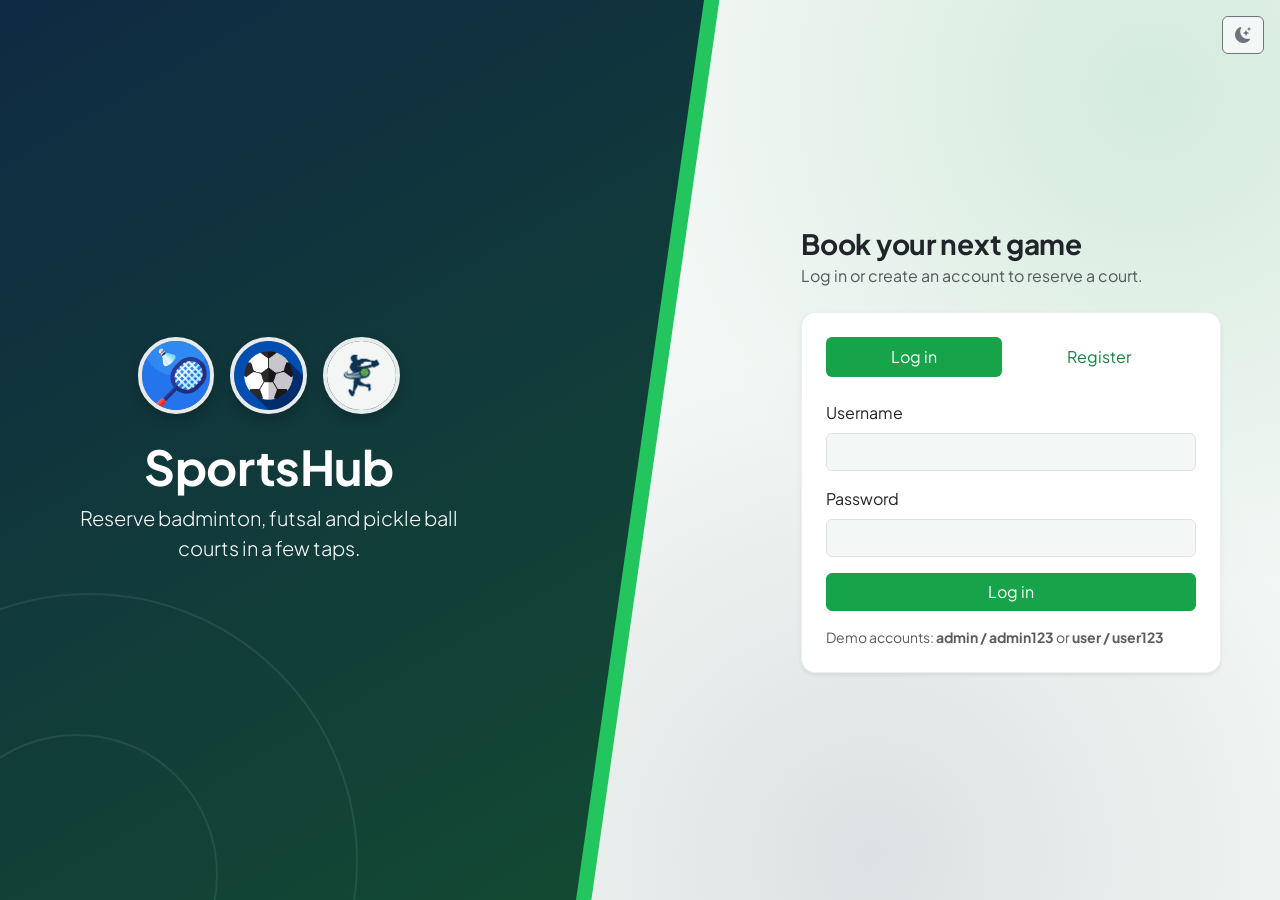
==== index.html @ 06703bf8 "first commit" ====
<!DOCTYPE html>
<html lang="en" data-bs-theme="light">
<head>
  <meta charset="UTF-8">
  <meta name="viewport" content="width=device-width, initial-scale=1">
  <title>Login | SportsHub Sports Complex</title>
  <meta name="description" content="Log in or register to manage sports complex bookings.">
  <meta name="author" content="SportsHub Student Project">
  <!-- Bootstrap 5.3.3 and Bootstrap Icons 1.11.3 are pinned to exact versions -->
  <link href="https://cdn.jsdelivr.net/npm/bootstrap@5.3.3/dist/css/bootstrap.min.css" rel="stylesheet">
  <link href="https://cdn.jsdelivr.net/npm/bootstrap-icons@1.11.3/font/bootstrap-icons.min.css" rel="stylesheet">
  <link href="css/style.css" rel="stylesheet">
  <script src="js/data.js"></script>
  <script src="js/main.js"></script>
</head>
<body class="auth-page" data-page="login">
  <button class="btn btn-outline-secondary theme-fab" data-theme-toggle aria-label="Toggle dark mode"><i class="bi"></i></button>

  <!-- CHANGE 1: diagonal split-screen.
       Desktop: the hero is clipped to the left half with a diagonal edge, the form sits on the right half.
       Mobile/tablet (< 992px): the diagonal is removed and the two parts stack vertically. -->
  <div class="auth-split">
    <div class="auth-accent" aria-hidden="true"></div>   <!-- thin green line that trims the diagonal edge -->

    <!-- Left half: decorative / brand section -->
    <section class="auth-hero">
      <div class="auth-hero-content">
        <div class="sport-row mb-4">
          <img src="images/bad1.png" alt="Badminton" width="112" height="112">
          <img src="images/fut1.png" alt="Futsal" width="112" height="112">
          <img src="images/pick1.jpg" alt="Pickle ball" width="112" height="112">
        </div>
        <h1 class="display-5 fw-bold">SportsHub</h1>
        <p class="lead mb-0 mx-auto" style="max-width:26rem">Reserve badminton, futsal and pickle ball courts in a few taps.</p>
      </div>
    </section>

    <!-- Right half: login / register -->
    <main class="auth-main">
      <div class="auth-panel">
        <h2 class="h3 fw-bold mb-1">Book your next game</h2>
        <p class="text-body-secondary mb-4">Log in or create an account to reserve a court.</p>
        <div class="card shadow-sm"><div class="card-body p-4">
          <ul class="nav nav-pills nav-fill mb-4" role="tablist">
            <li class="nav-item" role="presentation"><button class="nav-link active" id="login-tab" data-bs-toggle="pill" data-bs-target="#loginPane" type="button" role="tab">Log in</button></li>
            <li class="nav-item" role="presentation"><button class="nav-link" id="register-tab" data-bs-toggle="pill" data-bs-target="#registerPane" type="button" role="tab">Register</button></li>
          </ul>
          <div class="tab-content">
            <div class="tab-pane fade show active" id="loginPane" role="tabpanel">
              <div id="loginMsg" class="d-none" role="alert"></div>
              <form id="loginForm">
                <div class="mb-3"><label class="form-label" for="loginUser">Username</label>
                  <input class="form-control" id="loginUser" autocomplete="username" required></div>
                <div class="mb-3"><label class="form-label" for="loginPass">Password</label>
                  <input type="password" class="form-control" id="loginPass" autocomplete="current-password" required></div>
                <button class="btn btn-primary w-100" type="submit">Log in</button>
              </form>
              <p class="small text-body-secondary mt-3 mb-0">Demo accounts: <strong>admin / admin123</strong> or <strong>user / user123</strong></p>
            </div>
            <div class="tab-pane fade" id="registerPane" role="tabpanel">
              <div id="registerMsg" class="d-none" role="alert"></div>
              <form id="registerForm">
                <div class="mb-3"><label class="form-label" for="regName">Full name</label><input class="form-control" id="regName" required></div>
                <div class="mb-3"><label class="form-label" for="regUser">Username</label><input class="form-control" id="regUser" required></div>
                <div class="mb-3"><label class="form-label" for="regPass">Password</label><input type="password" class="form-control" id="regPass" required></div>
                <div class="mb-3"><label class="form-label" for="regPass2">Confirm password</label><input type="password" class="form-control" id="regPass2" required></div>
                <button class="btn btn-primary w-100" type="submit">Create account</button>
              </form>
            </div>
          </div>
        </div></div>
      </div>
    </main>
  </div>

  <script src="https://cdn.jsdelivr.net/npm/bootstrap@5.3.3/dist/js/bootstrap.bundle.min.js"></script>
  <script src="js/auth.js"></script>
</body>
</html>
---- css/style.css ----
/* ==========================================================
   SportsHub - custom styles on top of Bootstrap 5.3.3
   Light theme by default, dark theme via data-bs-theme="dark"
   ========================================================== */
@import url('https://fonts.googleapis.com/css2?family=Plus+Jakarta+Sans:wght@400;500;600;700;800&display=swap');

/* --- Theme tokens: brand green replaces Bootstrap blue --- */
:root{
  --bs-body-font-family:'Plus Jakarta Sans',system-ui,-apple-system,'Segoe UI',sans-serif;
  --bs-primary:#16a34a; --bs-primary-rgb:22,163,74;
  --bs-link-color:#15803d; --bs-link-hover-color:#166534;
  --bs-body-bg:#f3f7f5;
}
[data-bs-theme=dark]{
  --bs-body-bg:#0b1620; --bs-body-color:#dbe4ec;
  --bs-link-color:#4ade80; --bs-link-hover-color:#86efac;
}
.btn-primary{--bs-btn-bg:#16a34a;--bs-btn-border-color:#16a34a;--bs-btn-hover-bg:#15803d;--bs-btn-hover-border-color:#15803d;--bs-btn-active-bg:#166534;--bs-btn-active-border-color:#166534;--bs-btn-disabled-bg:#16a34a;--bs-btn-disabled-border-color:#16a34a}
.btn-outline-primary{--bs-btn-color:#16a34a;--bs-btn-border-color:#16a34a;--bs-btn-hover-bg:#16a34a;--bs-btn-hover-border-color:#16a34a;--bs-btn-active-bg:#15803d;--bs-btn-active-border-color:#15803d}
.nav-pills{--bs-nav-pills-link-active-bg:#16a34a}
.form-control:focus,.form-select:focus{border-color:#4ade80;box-shadow:0 0 0 .25rem rgba(22,163,74,.2)}

/* --- Cards: white in light mode, deep navy in dark mode --- */
.card{--bs-card-bg:#fff;border:1px solid rgba(15,42,67,.08);border-radius:.9rem}
[data-bs-theme=dark] .card{--bs-card-bg:#13222f;border-color:rgba(255,255,255,.08)}
.navbar .nav-link.active{color:var(--bs-primary)!important;font-weight:700}
h1,h2,h3,h4,.fw-bold{letter-spacing:-.01em}

/* ==========================================================
   CHANGE 2 - Collapsible desktop navbar (trophy toggle)
   >= 992px : only the trophy shows; clicking it slides the links out to the right
   <  992px : unchanged Bootstrap hamburger behaviour
   ========================================================== */
.nav-trophy{width:2.6rem;height:2.6rem;align-items:center;justify-content:center;flex-shrink:0;
  border:0;border-radius:.75rem;font-size:1.25rem;line-height:1;cursor:pointer;
  color:var(--bs-primary);background:rgba(22,163,74,.12);
  transition:background-color .2s ease,color .2s ease,transform .15s ease,box-shadow .2s ease}
.nav-trophy:hover{background:rgba(22,163,74,.24);transform:translateY(-1px)}      /* hover */
.nav-trophy:active{transform:scale(.92)}                                           /* pressed */
.nav-trophy:focus-visible{outline:0;box-shadow:0 0 0 .25rem rgba(22,163,74,.4)}    /* keyboard focus */
.nav-trophy[aria-expanded="true"]{background:var(--bs-primary);color:#fff}         /* open state */
.nav-trophy .bi{transition:transform .35s ease}
.nav-trophy[aria-expanded="true"] .bi{transform:rotate(-12deg) scale(1.08)}

@media (min-width:992px){
  /* Slide animation: the wrapper grows from 0fr to 1fr, the inner box clips the links while it grows */
  .nav-links{display:grid;grid-template-columns:0fr;opacity:0;visibility:hidden;
    transition:grid-template-columns .4s cubic-bezier(.4,0,.2,1),opacity .3s ease,visibility 0s linear .4s}
  .nav-links.is-open{grid-template-columns:1fr;opacity:1;visibility:visible;
    transition:grid-template-columns .4s cubic-bezier(.4,0,.2,1),opacity .3s ease .05s,visibility 0s}
  .nav-links-inner{min-width:0;overflow:hidden}
  .nav-links .navbar-nav{white-space:nowrap}
}
@media (prefers-reduced-motion:reduce){
  .nav-links,.nav-links.is-open,.nav-trophy,.nav-trophy .bi{transition:none}
}

/* ==========================================================
   CHANGE 1 - Diagonal split-screen login page
   Desktop: hero clipped with clip-path polygon(0 0, 55% 0, 45% 100%, 0 100%).
   The edge runs from 55% (top) to 45% (bottom), so each half covers exactly 50% of the screen.
   The right half is simply the container background, so there is no seam between the two halves.
   ========================================================== */
.theme-fab{position:fixed;top:1rem;right:1rem;z-index:1050;background:var(--bs-body-bg)}

.auth-split{position:relative;min-height:100vh;min-height:100dvh;overflow:hidden;
  background:
    radial-gradient(circle at 90% 10%,rgba(22,163,74,.14),transparent 36%),
    radial-gradient(circle at 68% 95%,rgba(15,42,67,.10),transparent 42%),
    var(--bs-body-bg)}
[data-bs-theme=dark] .auth-split{background:
    radial-gradient(circle at 90% 10%,rgba(34,197,94,.14),transparent 36%),
    radial-gradient(circle at 68% 95%,rgba(56,189,248,.08),transparent 42%),
    var(--bs-body-bg)}

/* Left half (hero) + thin accent line that follows the same diagonal */
.auth-hero,.auth-accent{position:absolute;inset:0}
.auth-accent{background:#22c55e;clip-path:polygon(0 0,56.2% 0,46.2% 100%,0 100%);
  animation:accentReveal .9s cubic-bezier(.22,1,.36,1) .25s both}
.auth-hero{display:flex;align-items:center;color:#fff;
  background:linear-gradient(150deg,#0f2a43 0%,#14532d 100%);
  clip-path:polygon(0 0,55% 0,45% 100%,0 100%);
  animation:heroReveal .9s cubic-bezier(.22,1,.36,1) .1s both}
/* Court-style circle outlines as quiet decoration */
.auth-hero::before,.auth-hero::after{content:"";position:absolute;border-radius:50%;border:2px solid rgba(255,255,255,.08);pointer-events:none}
.auth-hero::before{width:42vw;height:42vw;left:-14vw;bottom:-18vw}
.auth-hero::after{width:22vw;height:22vw;left:-5vw;bottom:-9vw}
/* Content width (42%) stays inside the diagonal at every height */
.auth-hero-content{position:relative;width:42%;padding:3rem 2.5rem;text-align:center;
  animation:fadeUp .7s ease .55s both}
.auth-hero .sport-row{display:flex;justify-content:center;gap:1rem}
.auth-hero .sport-row img{width:clamp(4rem,6vw,7rem);height:clamp(4rem,6vw,7rem);object-fit:cover;
  border:.25rem solid rgba(255,255,255,.9);border-radius:50%;box-shadow:0 .35rem .8rem rgba(0,0,0,.2)}

/* Right half: form */
.auth-main{position:relative;z-index:2;width:42%;margin-left:auto;min-height:100vh;min-height:100dvh;
  display:flex;align-items:center;justify-content:center;padding:3rem 2.5rem}
.auth-panel{width:100%;max-width:420px;animation:slideIn .7s ease .45s both}

/* One-time load animations */
@keyframes heroReveal{from{clip-path:polygon(0 0,0 0,0 100%,0 100%)}to{clip-path:polygon(0 0,55% 0,45% 100%,0 100%)}}
@keyframes accentReveal{from{clip-path:polygon(0 0,0 0,0 100%,0 100%)}to{clip-path:polygon(0 0,56.2% 0,46.2% 100%,0 100%)}}
@keyframes fadeUp{from{opacity:0;transform:translateY(14px)}to{opacity:1;transform:none}}
@keyframes slideIn{from{opacity:0;transform:translateX(24px)}to{opacity:1;transform:none}}
@keyframes fadeIn{from{opacity:0}to{opacity:1}}

/* Mobile + tablet: remove the diagonal and stack hero above the form */
@media (max-width:991.98px){
  .auth-split{display:flex;flex-direction:column}
  .auth-accent{display:none}
  .auth-hero{position:relative;inset:auto;clip-path:none;animation:fadeIn .6s ease both}
  .auth-hero::before,.auth-hero::after{display:none}
  .auth-hero-content{width:100%;padding:3.5rem 1.5rem 2rem;animation:none}
  .auth-hero .display-5{font-size:2rem}
  .auth-hero .sport-row{margin-bottom:1rem!important}
  .auth-hero .sport-row img{width:4rem;height:4rem}
  .auth-main{width:100%;min-height:0;padding:2rem 1.25rem 3rem}
  .auth-panel{animation:slideIn .6s ease .2s both}
}
@media (prefers-reduced-motion:reduce){
  .auth-hero,.auth-accent,.auth-hero-content,.auth-panel{animation:none!important}
}

/* --- Dashboard stat cards --- */
.stat-icon{width:3rem;height:3rem;border-radius:.8rem;display:grid;place-items:center;font-size:1.4rem}
.chart-box{position:relative;height:290px}

/* --- Facility cards: each sport has its own banner colour --- */
.facility-banner{height:110px;display:grid;place-items:center;border-radius:.9rem .9rem 0 0}
.facility-banner img{width:6rem;height:6rem;object-fit:cover;border:.25rem solid rgba(255,255,255,.9);border-radius:50%;box-shadow:0 .35rem .8rem rgba(0,0,0,.2)}
.sport-badminton{background:linear-gradient(135deg,#16a34a,#86efac)}
.sport-futsal{background:linear-gradient(135deg,#0369a1,#38bdf8)}
.sport-pickleball{background:linear-gradient(135deg,#d97706,#fcd34d)}

/* --- Tables: keep them scrollable on small screens --- */
.table>:not(caption)>*>*{padding:.8rem .9rem}
.table thead th{font-weight:600;white-space:nowrap}
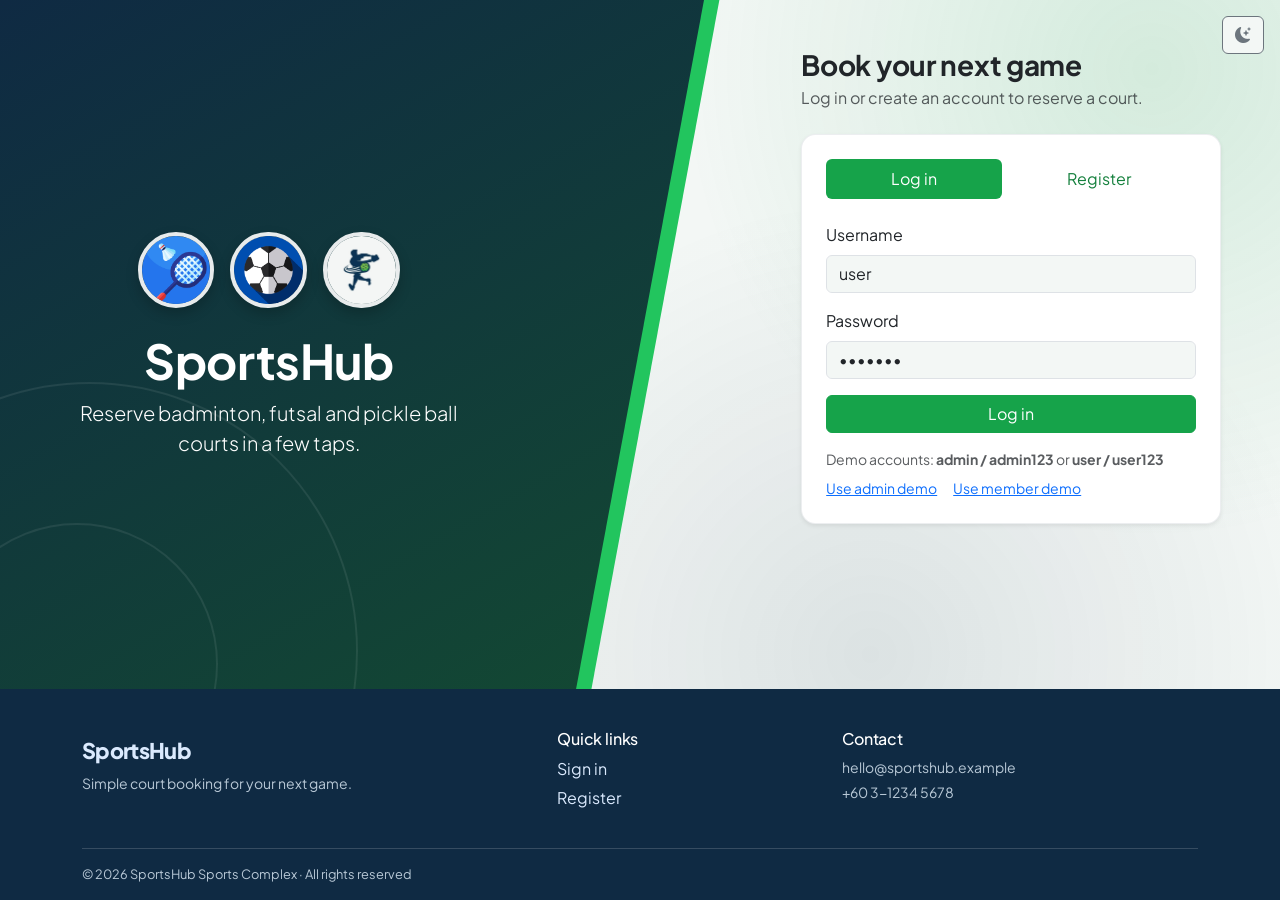
==== commit d787c90b: "enhancement to all layout" ====
--- a/index.html
+++ b/index.html
@@ -6,6 +6,11 @@
   <title>Login | SportsHub Sports Complex</title>
   <meta name="description" content="Log in or register to manage sports complex bookings.">
   <meta name="author" content="SportsHub Student Project">
+  <link rel="icon" href="images/bad1.png" type="image/png">
+  <meta property="og:type" content="website">
+  <meta property="og:title" content="SportsHub Sports Complex">
+  <meta property="og:description" content="Reserve badminton, futsal and pickle ball courts in a few taps.">
+  <meta property="og:image" content="images/bad1.png">
   <!-- Bootstrap 5.3.3 and Bootstrap Icons 1.11.3 are pinned to exact versions -->
   <link href="https://cdn.jsdelivr.net/npm/bootstrap@5.3.3/dist/css/bootstrap.min.css" rel="stylesheet">
   <link href="https://cdn.jsdelivr.net/npm/bootstrap-icons@1.11.3/font/bootstrap-icons.min.css" rel="stylesheet">
@@ -50,12 +55,16 @@
               <div id="loginMsg" class="d-none" role="alert"></div>
               <form id="loginForm">
                 <div class="mb-3"><label class="form-label" for="loginUser">Username</label>
-                  <input class="form-control" id="loginUser" autocomplete="username" required></div>
+                  <input class="form-control" id="loginUser" value="user" autocomplete="username" required></div>
                 <div class="mb-3"><label class="form-label" for="loginPass">Password</label>
-                  <input type="password" class="form-control" id="loginPass" autocomplete="current-password" required></div>
+                  <input type="password" class="form-control" id="loginPass" value="user123" autocomplete="current-password" required></div>
                 <button class="btn btn-primary w-100" type="submit">Log in</button>
               </form>
               <p class="small text-body-secondary mt-3 mb-0">Demo accounts: <strong>admin / admin123</strong> or <strong>user / user123</strong></p>
+              <div class="d-flex gap-3 small mt-2">
+                <a href="#login" data-demo-user="admin">Use admin demo</a>
+                <a href="#login" data-demo-user="user">Use member demo</a>
+              </div>
             </div>
             <div class="tab-pane fade" id="registerPane" role="tabpanel">
               <div id="registerMsg" class="d-none" role="alert"></div>
@@ -72,6 +81,16 @@
       </div>
     </main>
   </div>
+  <footer class="site-footer">
+    <div class="container">
+      <div class="row g-4">
+        <div class="col-md-5"><a class="footer-brand" href="index.html">SportsHub</a><p class="mb-0">Simple court booking for your next game.</p></div>
+        <div class="col-6 col-md-3"><h2 class="h6 text-white">Quick links</h2><a href="index.html">Sign in</a><a href="index.html#register">Register</a></div>
+        <div class="col-6 col-md-4"><h2 class="h6 text-white">Contact</h2><p class="mb-1">hello@sportshub.example</p><p class="mb-0">+60 3-1234 5678</p></div>
+      </div>
+      <div class="footer-bottom">&copy; 2026 SportsHub Sports Complex &middot; All rights reserved</div>
+    </div>
+  </footer>
 
   <script src="https://cdn.jsdelivr.net/npm/bootstrap@5.3.3/dist/js/bootstrap.bundle.min.js"></script>
   <script src="js/auth.js"></script>
--- a/css/style.css
+++ b/css/style.css
@@ -135,3 +135,18 @@
 /* --- Tables: keep them scrollable on small screens --- */
 .table>:not(caption)>*>*{padding:.8rem .9rem}
 .table thead th{font-weight:600;white-space:nowrap}
+
+/* --- Shared footer --- */
+.site-footer{margin-top:auto;padding:2.5rem 0 1rem;background:#0f2a43;color:#b8c8d6}
+.site-footer a{display:block;width:max-content;color:#dbeafe;text-decoration:none;margin:.35rem 0}
+.site-footer a:hover,.site-footer a:focus-visible{color:#86efac}
+.site-footer p{font-size:.875rem}
+.footer-brand{font-size:1.35rem;font-weight:800;letter-spacing:-.03em}
+.footer-bottom{margin-top:2rem;padding-top:1rem;border-top:1px solid rgba(255,255,255,.16);font-size:.8rem}
+.auth-page{display:flex;flex-direction:column;min-height:100vh}
+.auth-page .auth-split{flex:1;min-height:0}
+.auth-page .auth-main{min-height:0}
+@media (max-width:991.98px){
+  .auth-page .auth-split{flex:none}
+  .site-footer{padding-top:2rem}
+}
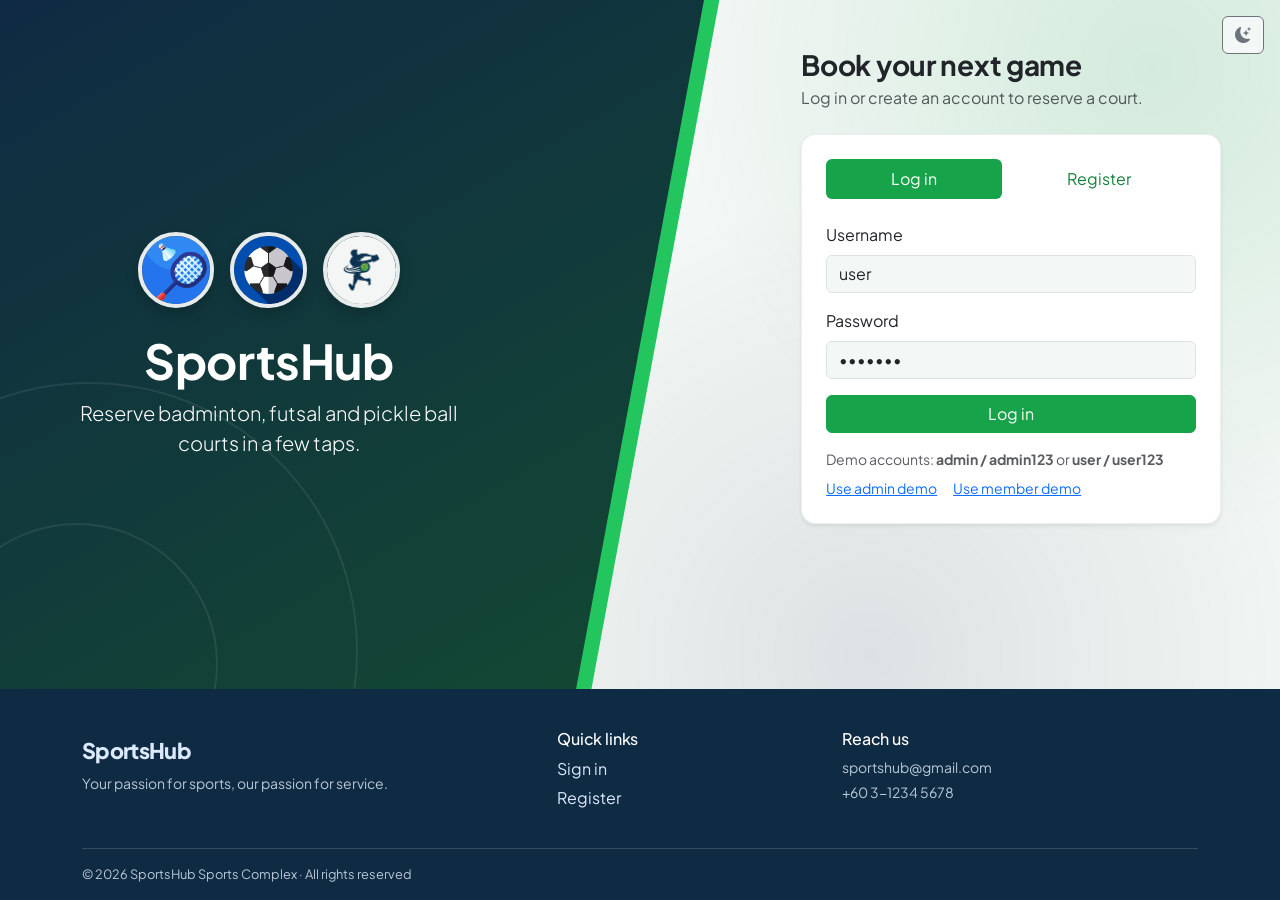
==== commit 1af52aaf: "details adjustements" ====
--- a/index.html
+++ b/index.html
@@ -84,9 +84,9 @@
   <footer class="site-footer">
     <div class="container">
       <div class="row g-4">
-        <div class="col-md-5"><a class="footer-brand" href="index.html">SportsHub</a><p class="mb-0">Simple court booking for your next game.</p></div>
+        <div class="col-md-5"><a class="footer-brand" href="index.html">SportsHub</a><p class="mb-0">Your passion for sports, our passion for service.</p></div>
         <div class="col-6 col-md-3"><h2 class="h6 text-white">Quick links</h2><a href="index.html">Sign in</a><a href="index.html#register">Register</a></div>
-        <div class="col-6 col-md-4"><h2 class="h6 text-white">Contact</h2><p class="mb-1">hello@sportshub.example</p><p class="mb-0">+60 3-1234 5678</p></div>
+        <div class="col-6 col-md-4"><h2 class="h6 text-white">Reach us</h2><p class="mb-1">sportshub@gmail.com</p><p class="mb-0">+60 3-1234 5678</p></div>
       </div>
       <div class="footer-bottom">&copy; 2026 SportsHub Sports Complex &middot; All rights reserved</div>
     </div>
